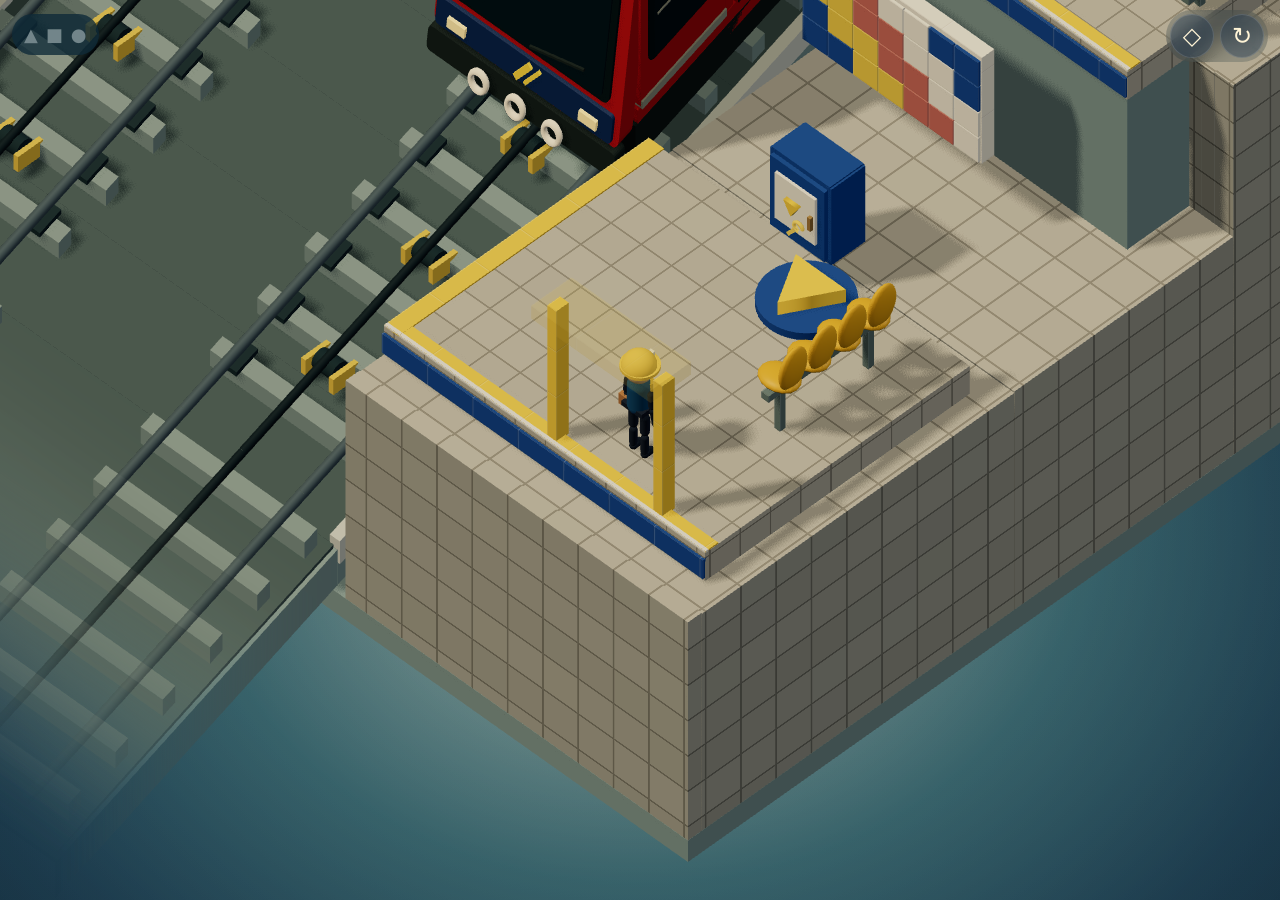
==== mobile-prototype.html @ 6bd2a90d "Simplify train calling and add cabin swipe controls without blocking stairs" ====
<!doctype html>
<html lang="en">
<head>
  <meta charset="utf-8">
  <meta name="viewport" content="width=device-width, initial-scale=1, viewport-fit=cover">
  <title>Haifa Underground · Mobile station level</title>
  <style>
    * { box-sizing: border-box; }
    html, body { margin: 0; width: 100%; height: 100%; overflow: hidden; }
    body { background: radial-gradient(ellipse at 50% 58%, #e5d9b7 0%, #95b5ae 23%, #477b82 49%, #254b60 78%, #183548 100%); }
    body::before { content: ""; position: fixed; inset: 0; background: radial-gradient(ellipse at 50% 55%, #263a42 0%, #142831 52%, #09151e 100%); opacity: var(--underground-depth, 0); pointer-events: none; }
    body::after { content: ""; position: fixed; inset: 0; background: #dbe3d3; opacity: 0; pointer-events: none; transition: opacity .7s; }
    body.departing::after { opacity: 1; z-index: 10; }
    canvas { position: relative; display: block; width: 100%; height: 100%; }
    #error { position: absolute; inset: 40% 15%; color: #fff; font: 16px/1.6 system-ui; text-align: center; }
    #controls { position: fixed; top: 20px; right: 22px; }
    .level-link { color: #fff4d6; font: 12px system-ui; margin-right: 14px; text-decoration: none; }
    button { color: #fff4d6; background: #243e5c55; border: 1px solid #fff2; border-radius: 24px; padding: 10px 17px; font: 12px system-ui; cursor: pointer; backdrop-filter: blur(10px); }
    button:hover, button:focus-visible { background: #243e5caa; outline: 2px solid #ffe2a0; outline-offset: 3px; }
    #status { position: fixed; bottom: 24px; left: 20px; right: 20px; margin: 0; color: #fff6df; text-align: center; font: 13px/1.5 system-ui; letter-spacing: .025em; text-shadow: 0 1px 8px #183353; pointer-events: none; }
    #win { position: fixed; inset: 0; background: #142c4366; backdrop-filter: blur(5px); display: grid; place-content: center; text-align: center; color: #fff1cd; font: 16px system-ui; }
    #win[hidden] { display: none; }
    #win h1 { font: 400 38px Georgia, serif; margin-bottom: 10px; }
    #win p { margin: 0 0 28px; opacity: .85; }
    @media (prefers-reduced-motion: reduce) { #win { backdrop-filter: none; } }
  </style>
  <link rel="stylesheet" href="./game-layout.css">
  <script type="importmap">{"imports":{"three":"./vendor/three.module.js"}}</script>
<link rel="stylesheet" href="./mobile-prototype.css">
</head>
<body data-chapter="2">
  <canvas id="scene" aria-label="Mobile station level. Tap floors to explore, repair cabinets, turn the upper left wheel, and swipe up or down inside a cart or use cabin controls. Overview shows the station. Restart repeats the journey."></canvas>
  <div id="repair-progress" aria-label="Repair progress"><span aria-label="Repair 1: pending">▲</span><span aria-label="Repair 2: pending">■</span><span aria-label="Repair 3: pending">●</span></div>
  <div id="controls"><button id="overview" aria-label="Overview" aria-pressed="false">◇</button><button id="help">Hint</button> <button id="restart" aria-label="Restart" title="Restart (R)">↻</button></div>
  <p id="status" role="status" aria-live="polite"></p>
  <div id="win" hidden role="dialog" aria-modal="true" aria-labelledby="win-title"><h1 id="win-title">Level complete.</h1><p>Power restored. The line is running again.</p><button id="again">Play again</button><a class="level-link" style="margin-top:20px" href="./index.html">Return to station</a></div>
<script type="module" src="./mobile-prototype.js?swipe-stairs=1"></script>
</body>
</html>
---- game-layout.css ----
/* One viewport, including changing phone browser bars and display cutouts. */
html { overscroll-behavior: none; }
html, body { width: 100%; height: 100%; height: 100dvh; overflow: hidden; }
body { position: relative; }
body::before { content: ""; position: fixed; inset: 0; background: radial-gradient(ellipse at 50% 55%, #263a42, #142831 52%, #09151e); opacity: var(--underground-depth, 0); pointer-events: none; }
canvas { position: absolute; inset: 0; width: 100%; height: 100%; display: block; touch-action: none; }
#controls { top: max(10px, env(safe-area-inset-top)); right: max(12px, env(safe-area-inset-right)); left: max(12px, env(safe-area-inset-left)); display: flex; align-items: center; justify-content: flex-end; flex-wrap: wrap; gap: 6px; z-index: 2; }
#controls button, #controls .level-link { min-height: 44px; display: inline-flex; align-items: center; justify-content: center; margin: 0; touch-action: manipulation; }
#controls .level-link { padding: 0 8px; }
#status { bottom: max(12px, env(safe-area-inset-bottom)); left: max(16px, env(safe-area-inset-left)); right: max(16px, env(safe-area-inset-right)); z-index: 2; }
#win { z-index: 4; padding: 24px; overflow: auto; }
#win h1 { font-size: clamp(24px, 6vw, 38px); }
@media (max-width: 600px), (max-height: 500px) {
 #controls button { padding: 8px 12px; font-size: 12px; }
 #controls .level-link { font-size: 11px; padding: 0 5px; }
 #status { font-size: 12px; line-height: 1.4; letter-spacing: 0; }
}

/* Station controls float over the full-bleed playfield. */
body[data-chapter] #controls { width: max-content; max-width: calc(100% - 24px); left: auto; padding: 4px; border-radius: 28px; background: #172d3a38; backdrop-filter: blur(8px); }
body[data-chapter] #status { width: 1px; height: 1px; overflow: hidden; clip-path: inset(50%); }
body[data-chapter].show-hint #status { width: auto; height: auto; clip-path: none; top: max(76px, calc(env(safe-area-inset-top) + 66px)); bottom: auto; left: auto; right: 16px; max-width: min(320px, calc(100% - 32px)); padding: 12px 16px; border-radius: 14px; background: #172d3aeb; text-align: left; }

#intro-guide { position: fixed; inset: 0; z-index: 5; display: grid; place-items: center; padding: 24px; box-sizing: border-box; overflow: auto; background: #081923bd; backdrop-filter: blur(7px); color: #fff4d6; text-align: center; font-family: system-ui; animation: intro-fade .5s ease both; }
#intro-guide[hidden] { display: none; }
#intro-guide section { width: min(520px, 100%); margin: auto; }
#intro-guide .intro-progress { width: 120px; height: 4px; margin: 0 auto 28px; border-radius: 999px; background: #fff2; overflow: hidden; }
#intro-guide .intro-progress::before { content: ""; display: block; height: 100%; width: var(--progress, 0%); background: #f2d890; border-radius: inherit; transition: width .4s ease; }
@media (prefers-reduced-motion: reduce) { #intro-guide .intro-progress::before { transition: none; } }
#intro-guide h1 { font-size: clamp(28px, 6vw, 46px); line-height: 1.15; font-weight: 500; margin: 22px 0; }
#intro-guide p { font-size: clamp(16px, 3vw, 19px); line-height: 1.7; color: #e0e7e7; margin: 0 auto 32px; max-width: 460px; }
#intro-guide button { border: 1px solid #f2d890; border-radius: 999px; padding: 14px 32px; min-height: 48px; color: #172d3a; background: #f2d890; font: 600 16px system-ui; cursor: pointer; }
#intro-guide button:hover { background: #ffe6a4; }
#intro-guide button:focus-visible { outline: 3px solid white; outline-offset: 5px; }
@keyframes intro-fade { from { opacity: 0; } to { opacity: 1; } }
@media (prefers-reduced-motion: reduce) { #intro-guide { animation: none; } }

body[data-chapter] #win { background: #08192388; backdrop-filter: blur(2px); animation: intro-fade .8s ease both; padding: 24px; }
body[data-chapter] #win h1 { font: 500 clamp(32px, 7vw, 52px)/1.15 system-ui; margin: 0 0 18px; }
body[data-chapter] #win p { font: 18px/1.6 system-ui; max-width: 440px; }
body[data-chapter] #win button { background: #f2d890; color: #172d3a; font-size: 16px; min-height: 48px; }
@media (prefers-reduced-motion: reduce) { body[data-chapter] #win { animation: none; } }

#intro-guide:focus, #win:focus { outline: none; }
.completion-sparkles { position: absolute; left: 50%; top: 42%; width: 0; height: 0; pointer-events: none; }
.completion-sparkles i { position: absolute; width: 4px; height: 7px; border-radius: 2px; background: #f5d783; box-shadow: 0 0 9px #ffdb87aa; opacity: 0; animation: completion-spark 2.4s ease-out var(--delay) both; }
@keyframes completion-spark { 0% { opacity: 0; transform: translate(0,0) scale(.3); } 18% { opacity: .9; } 100% { opacity: 0; transform: translate(var(--x),var(--y)) rotate(120deg) scale(.5); } }
---- mobile-prototype.css ----
body { font-family: system-ui, sans-serif; }
#controls { z-index: 3; }
#controls #overview, #controls #restart { width: 44px; padding: 0; font-size: 24px; }
#controls #help { display: none; }
#repair-progress { position: fixed; z-index: 3; top: max(14px, env(safe-area-inset-top)); left: max(12px, env(safe-area-inset-left)); display: flex; gap: 8px; padding: 10px 12px; border-radius: 24px; background: #102b39cc; }
#repair-progress span { color: #72858a; font-size: 18px; transition: color .5s, text-shadow .5s; }
#repair-progress span.on { color: #ffe3a0; text-shadow: 0 0 12px #ffd873; }
@media (max-width: 360px) { #repair-progress { gap: 5px; padding: 10px 8px; } #controls button { padding-inline: 10px; } }
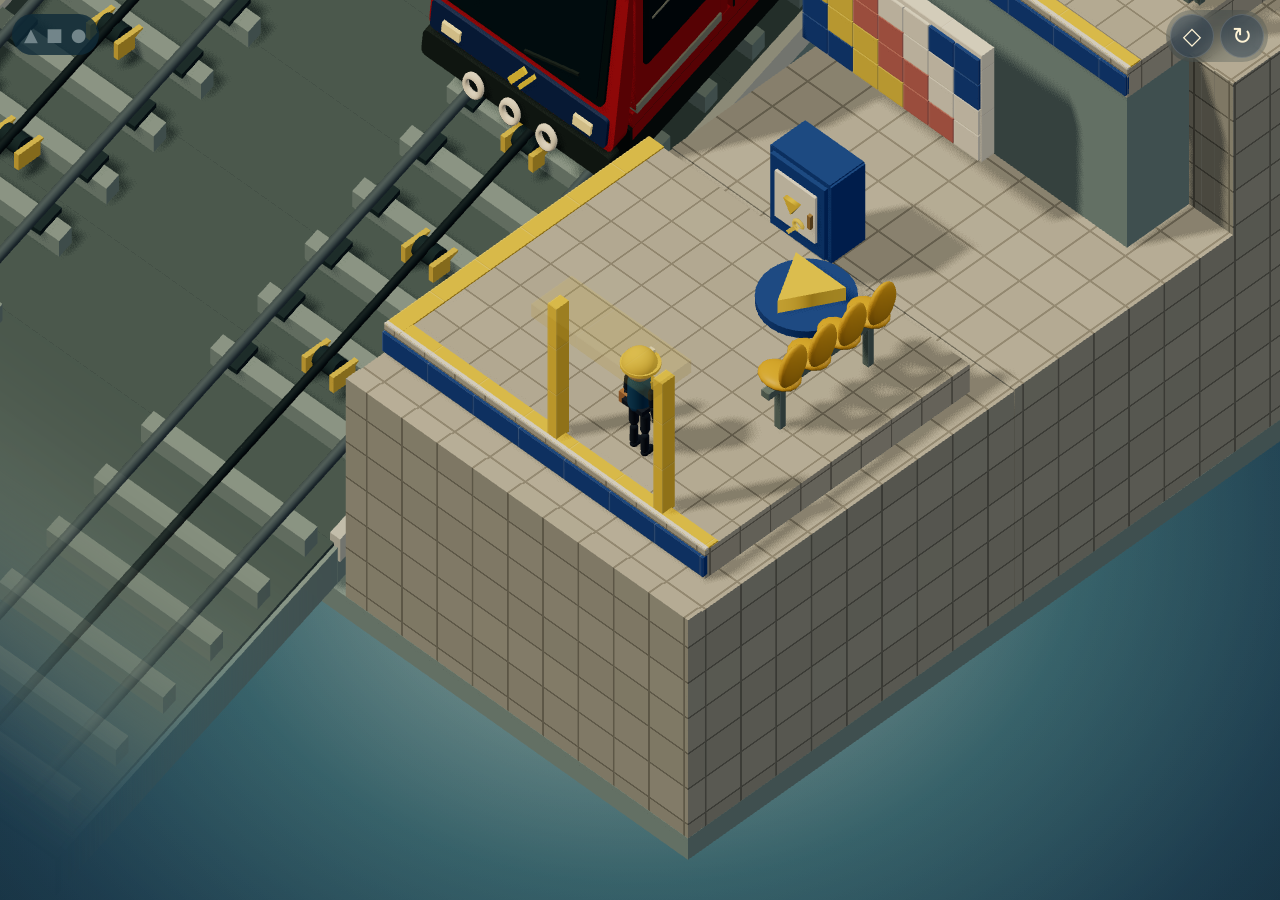
==== commit d140bc54: "Replace long intro instructions with compact illustrated hints" ====
--- a/mobile-prototype.html
+++ b/mobile-prototype.html
@@ -24,7 +24,7 @@
     #win p { margin: 0 0 28px; opacity: .85; }
     @media (prefers-reduced-motion: reduce) { #win { backdrop-filter: none; } }
   </style>
-  <link rel="stylesheet" href="./game-layout.css">
+  <link rel="stylesheet" href="./game-layout.css?icon-intro=1">
   <script type="importmap">{"imports":{"three":"./vendor/three.module.js"}}</script>
 <link rel="stylesheet" href="./mobile-prototype.css">
 </head>
@@ -33,7 +33,7 @@
   <div id="repair-progress" aria-label="Repair progress"><span aria-label="Repair 1: pending">▲</span><span aria-label="Repair 2: pending">■</span><span aria-label="Repair 3: pending">●</span></div>
   <div id="controls"><button id="overview" aria-label="Overview" aria-pressed="false">◇</button><button id="help">Hint</button> <button id="restart" aria-label="Restart" title="Restart (R)">↻</button></div>
   <p id="status" role="status" aria-live="polite"></p>
-  <div id="win" hidden role="dialog" aria-modal="true" aria-labelledby="win-title"><h1 id="win-title">Level complete.</h1><p>Power restored. The line is running again.</p><button id="again">Play again</button><a class="level-link" style="margin-top:20px" href="./index.html">Return to station</a></div>
-<script type="module" src="./mobile-prototype.js?swipe-stairs=1"></script>
+  <div id="win" hidden role="dialog" aria-modal="true" aria-labelledby="win-title"><section class="station-dialog"><span class="dialog-brand">Carmelit / Line restored</span><h1 id="win-title">Level complete.</h1><p>Power restored. The line is running again.</p><button id="again">Play again</button><a class="level-link" href="./index.html">Return to station</a></section></div>
+<script type="module" src="./mobile-prototype.js?icon-intro=1"></script>
 </body>
 </html>
--- a/game-layout.css
+++ b/game-layout.css
@@ -21,27 +21,85 @@
 body[data-chapter] #status { width: 1px; height: 1px; overflow: hidden; clip-path: inset(50%); }
 body[data-chapter].show-hint #status { width: auto; height: auto; clip-path: none; top: max(76px, calc(env(safe-area-inset-top) + 66px)); bottom: auto; left: auto; right: 16px; max-width: min(320px, calc(100% - 32px)); padding: 12px 16px; border-radius: 14px; background: #172d3aeb; text-align: left; }
 
-#intro-guide { position: fixed; inset: 0; z-index: 5; display: grid; place-items: center; padding: 24px; box-sizing: border-box; overflow: auto; background: #081923bd; backdrop-filter: blur(7px); color: #fff4d6; text-align: center; font-family: system-ui; animation: intro-fade .5s ease both; }
-#intro-guide[hidden] { display: none; }
-#intro-guide section { width: min(520px, 100%); margin: auto; }
-#intro-guide .intro-progress { width: 120px; height: 4px; margin: 0 auto 28px; border-radius: 999px; background: #fff2; overflow: hidden; }
-#intro-guide .intro-progress::before { content: ""; display: block; height: 100%; width: var(--progress, 0%); background: #f2d890; border-radius: inherit; transition: width .4s ease; }
-@media (prefers-reduced-motion: reduce) { #intro-guide .intro-progress::before { transition: none; } }
-#intro-guide h1 { font-size: clamp(28px, 6vw, 46px); line-height: 1.15; font-weight: 500; margin: 22px 0; }
-#intro-guide p { font-size: clamp(16px, 3vw, 19px); line-height: 1.7; color: #e0e7e7; margin: 0 auto 32px; max-width: 460px; }
-#intro-guide button { border: 1px solid #f2d890; border-radius: 999px; padding: 14px 32px; min-height: 48px; color: #172d3a; background: #f2d890; font: 600 16px system-ui; cursor: pointer; }
-#intro-guide button:hover { background: #ffe6a4; }
-#intro-guide button:focus-visible { outline: 3px solid white; outline-offset: 5px; }
+/* Carmelit cartridge UI. Silkscreen is bundled locally under the OFL. */
+@font-face { font-family: Carmelit Pixel; src: url('./vendor/silkscreen-regular.ttf') format('truetype'); font-weight: 400; font-display: swap; }
+:root { --station-blue: #084d88; --station-ink: #07375e; --station-red: #ed351c; --station-yellow: #f3bf31; --station-cream: #f4ecd9; }
+#intro-guide, body[data-chapter] #win {
+ position: fixed; inset: 0; z-index: 5; display: grid; place-items: center; place-content: normal;
+ padding: max(22px, env(safe-area-inset-top)) max(22px, env(safe-area-inset-right)) max(30px, env(safe-area-inset-bottom)) max(22px, env(safe-area-inset-left));
+ box-sizing: border-box; overflow: auto; background: #071e32b8; backdrop-filter: blur(5px);
+ color: var(--station-ink); text-align: center; font-family: system-ui, sans-serif; animation: intro-fade .5s ease both;
+}
+#intro-guide[hidden], body[data-chapter] #win[hidden] { display: none; }
+#intro-guide section, #win .station-dialog {
+ position: relative; isolation: isolate; box-sizing: border-box; width: min(600px, 100%); margin: auto;
+ padding: 32px clamp(20px, 5vw, 44px) 30px; border: 5px solid var(--station-blue); border-radius: 2px;
+ background: var(--station-cream); box-shadow: inset 0 0 0 3px #fff9e7, 0 0 0 2px var(--station-cream), 0 0 0 6px var(--station-blue), 0 10px 0 6px var(--station-ink), 0 24px 50px #00162466;
+}
+/* The familiar three-colour line belongs to the panel, not the playing field. */
+#intro-guide section::before, #win .station-dialog::before {
+ content: ''; position: absolute; inset: 0 0 auto; height: 10px; pointer-events: none;
+ background: linear-gradient(to right, var(--station-red) 0 60%, var(--station-yellow) 60% 80%, var(--station-blue) 80%);
+}
+.dialog-brand { display: block; margin: 0 0 18px; color: var(--station-blue); font: 400 11px/1.5 Carmelit Pixel, monospace; letter-spacing: .08em; }
+#intro-guide .intro-progress { width: 120px; height: 9px; margin: 0 auto 22px; padding: 2px; border: 2px solid var(--station-blue); border-radius: 0; background: #dddbc8; box-sizing: content-box; overflow: hidden; }
+#intro-guide .intro-progress::before { content: ''; display: block; height: 100%; width: var(--progress, 0%); background: var(--station-yellow); border-radius: 0; transition: width .4s ease; }
+#intro-guide h1, body[data-chapter] #win h1 { color: var(--station-blue); font: 400 clamp(24px, 4.5vw, 36px)/1.2 Carmelit Pixel, monospace; text-transform: uppercase; text-wrap: balance; margin: 0 0 22px; }
+#intro-guide p, body[data-chapter] #win p { color: var(--station-ink); opacity: 1; font: 400 17px/1.65 system-ui, sans-serif; margin: 0 auto 28px; max-width: 460px; text-wrap: pretty; }
+#intro-guide button, body[data-chapter] #win button, body[data-chapter] #win .level-link {
+ --button-fill: var(--station-red); --button-text: var(--station-cream); --button-trim: var(--station-yellow);
+ position: relative; display: flex; align-items: center; justify-content: center; gap: 14px; box-sizing: border-box;
+ width: 100%; min-height: 68px; margin: 0; padding: 14px 18px; border: 5px solid var(--station-blue); border-bottom-width: 9px; border-radius: 0;
+ background: var(--button-fill); color: var(--button-text); box-shadow: inset 0 0 0 2px var(--button-trim), inset 0 4px 0 #ffffff35, inset 0 -4px 0 #00000018;
+ font: 400 clamp(18px, 3vw, 22px)/1.35 Carmelit Pixel, monospace; text-transform: uppercase; text-decoration: none; text-shadow: none;
+ cursor: pointer; touch-action: manipulation; backdrop-filter: none; transition: background-color .15s, box-shadow .15s;
+ clip-path: polygon(0 10px,5px 10px,5px 5px,10px 5px,10px 0,calc(100% - 10px) 0,calc(100% - 10px) 5px,calc(100% - 5px) 5px,calc(100% - 5px) 10px,100% 10px,100% calc(100% - 10px),calc(100% - 5px) calc(100% - 10px),calc(100% - 5px) calc(100% - 5px),calc(100% - 10px) calc(100% - 5px),calc(100% - 10px) 100%,10px 100%,10px calc(100% - 5px),5px calc(100% - 5px),5px calc(100% - 10px),0 calc(100% - 10px));
+}
+#intro-guide button::before, body[data-chapter] #win button::before { content: ''; flex: 0 0 18px; width: 18px; height: 22px; background: currentColor; clip-path: polygon(0 0,6px 0,6px 4px,12px 4px,12px 8px,18px 8px,18px 14px,12px 14px,12px 18px,6px 18px,6px 22px,0 22px); }
+body[data-chapter] #win .level-link { --button-fill: var(--station-cream); --button-text: var(--station-blue); --button-trim: #fff9e7; margin-top: 12px; min-height: 60px; font-size: clamp(13px, 2.5vw, 17px); }
+#intro-guide button:hover, body[data-chapter] #win button:hover { background: #ff4929; }
+body[data-chapter] #win .level-link:hover { background: #fff8e9; }
+#intro-guide button:active, body[data-chapter] #win button:active, body[data-chapter] #win .level-link:active { box-shadow: inset 0 0 0 2px var(--button-trim), inset 0 5px 0 #0003; }
+#intro-guide button:focus-visible, body[data-chapter] #win button:focus-visible, body[data-chapter] #win .level-link:focus-visible { outline: none; box-shadow: inset 0 0 0 3px var(--station-cream), inset 0 0 0 6px var(--station-ink); }
+#intro-guide:focus, #win:focus { outline: none; }
 @keyframes intro-fade { from { opacity: 0; } to { opacity: 1; } }
-@media (prefers-reduced-motion: reduce) { #intro-guide { animation: none; } }
+@media (max-width: 480px) {
+ #intro-guide section, #win .station-dialog { padding: 26px 18px 22px; }
+ .dialog-brand { font-size: 10px; margin-bottom: 14px; }
+ #intro-guide .intro-progress { margin-bottom: 18px; }
+ #intro-guide h1, body[data-chapter] #win h1 { font-size: clamp(22px, 6.5vw, 29px); margin-bottom: 18px; }
+ #intro-guide p, body[data-chapter] #win p { font-size: 15px; line-height: 1.6; margin-bottom: 22px; }
+}
+@media (max-width: 360px) { #intro-guide button, body[data-chapter] #win button { font-size: 16px; padding-inline: 12px; gap: 10px; } }
+@media (prefers-reduced-motion: reduce) { #intro-guide, body[data-chapter] #win { animation: none; backdrop-filter: none; } #intro-guide .intro-progress::before { transition: none; } }
 
-body[data-chapter] #win { background: #08192388; backdrop-filter: blur(2px); animation: intro-fade .8s ease both; padding: 24px; }
-body[data-chapter] #win h1 { font: 500 clamp(32px, 7vw, 52px)/1.15 system-ui; margin: 0 0 18px; }
-body[data-chapter] #win p { font: 18px/1.6 system-ui; max-width: 440px; }
-body[data-chapter] #win button { background: #f2d890; color: #172d3a; font-size: 16px; min-height: 48px; }
-@media (prefers-reduced-motion: reduce) { body[data-chapter] #win { animation: none; } }
+.completion-sparkles { position: absolute; left: 50%; top: 42%; width: 0; height: 0; pointer-events: none; }
+.completion-sparkles i { position: absolute; width: 4px; height: 7px; border-radius: 0; background: var(--station-yellow); box-shadow: 0 0 9px #ffdb87aa; opacity: 0; animation: completion-spark 2.4s ease-out var(--delay) both; }
+@keyframes completion-spark { 0% { opacity: 0; transform: translate(0,0) scale(.3); } 18% { opacity: .9; } 100% { opacity: 0; transform: translate(var(--x),var(--y)) rotate(120deg) scale(.5); } }
 
-#intro-guide:focus, #win:focus { outline: none; }
-.completion-sparkles { position: absolute; left: 50%; top: 42%; width: 0; height: 0; pointer-events: none; }
-.completion-sparkles i { position: absolute; width: 4px; height: 7px; border-radius: 2px; background: #f5d783; box-shadow: 0 0 9px #ffdb87aa; opacity: 0; animation: completion-spark 2.4s ease-out var(--delay) both; }
-@keyframes completion-spark { 0% { opacity: 0; transform: translate(0,0) scale(.3); } 18% { opacity: .9; } 100% { opacity: 0; transform: translate(var(--x),var(--y)) rotate(120deg) scale(.5); } }
+.completion-sparkles i:nth-child(3n) { background: var(--station-red); }
+.completion-sparkles i:nth-child(3n + 1) { background: #67a9db; }
+
+/* A quick visual guide disappears with the intro before play begins. */
+#intro-guide .intro-hints { display: grid; grid-template-columns: repeat(2, minmax(0, 1fr)); gap: 24px 18px; list-style: none; margin: 0 0 28px; padding: 0; }
+#intro-guide .intro-hints li { display: flex; flex-direction: column; align-items: center; min-width: 0; }
+#intro-guide .intro-hints svg { display: block; width: 56px; height: 56px; margin: 0 0 10px; }
+#intro-guide .intro-hints strong { color: var(--station-blue); font: 400 14px/1.3 Carmelit Pixel, monospace; margin-bottom: 7px; }
+#intro-guide .intro-hints span { color: var(--station-ink); font: 400 15px/1.35 system-ui, sans-serif; text-wrap: balance; }
+#intro-guide .intro-hints small { font: 400 12px/1.4 system-ui, sans-serif; color: #496274; margin-top: 3px; }
+@media (max-width: 480px) {
+ #intro-guide .intro-hints { gap: 20px 10px; margin-bottom: 24px; }
+ #intro-guide .intro-hints svg { width: 48px; height: 48px; margin-bottom: 7px; }
+ #intro-guide .intro-hints strong { font-size: 12px; margin-bottom: 5px; }
+ #intro-guide .intro-hints span { font-size: 14px; }
+ #intro-guide .intro-progress { margin-bottom: 14px; }
+}
+@media (max-height: 620px) {
+ #intro-guide section { padding-top: 22px; padding-bottom: 16px; }
+ #intro-guide .dialog-brand { margin-bottom: 8px; }
+ #intro-guide .intro-progress { margin-bottom: 10px; height: 5px; }
+ #intro-guide h1 { font-size: 22px; margin-bottom: 10px; }
+ #intro-guide p { font-size: 14px; line-height: 1.4; margin-bottom: 16px; }
+ #intro-guide .intro-hints { gap: 14px 10px; margin-bottom: 18px; }
+ #intro-guide .intro-hints svg { width: 40px; height: 40px; margin-bottom: 5px; }
+}
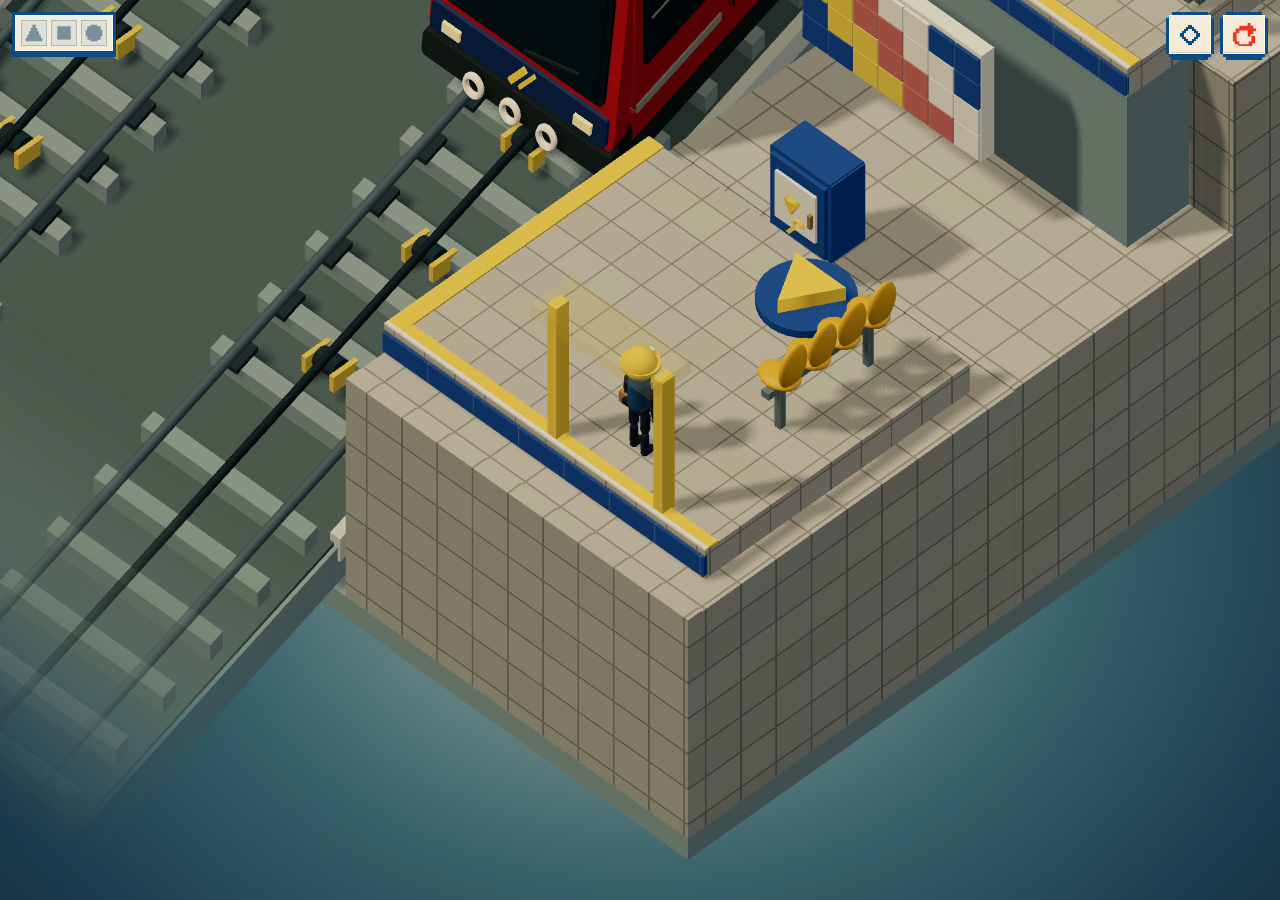
==== commit 465381ef: "Match floating game controls to the retro Carmelit menus" ====
--- a/mobile-prototype.html
+++ b/mobile-prototype.html
@@ -26,14 +26,14 @@
   </style>
   <link rel="stylesheet" href="./game-layout.css?icon-intro=1">
   <script type="importmap">{"imports":{"three":"./vendor/three.module.js"}}</script>
-<link rel="stylesheet" href="./mobile-prototype.css">
+<link rel="stylesheet" href="./mobile-prototype.css?pixel-hud=1">
 </head>
 <body data-chapter="2">
   <canvas id="scene" aria-label="Mobile station level. Tap floors to explore, repair cabinets, turn the upper left wheel, and swipe up or down inside a cart or use cabin controls. Overview shows the station. Restart repeats the journey."></canvas>
-  <div id="repair-progress" aria-label="Repair progress"><span aria-label="Repair 1: pending">▲</span><span aria-label="Repair 2: pending">■</span><span aria-label="Repair 3: pending">●</span></div>
-  <div id="controls"><button id="overview" aria-label="Overview" aria-pressed="false">◇</button><button id="help">Hint</button> <button id="restart" aria-label="Restart" title="Restart (R)">↻</button></div>
+  <div id="repair-progress" aria-label="Repair progress"><span aria-label="Repair 1: pending"><svg viewBox="0 0 24 24" aria-hidden="true"><path d="M10 2h4v4h2v4h2v4h2v4h2v4H2v-4h2v-4h2v-4h2V6h2z"/></svg></span><span aria-label="Repair 2: pending"><svg viewBox="0 0 24 24" aria-hidden="true"><path d="M4 4h16v16H4z"/></svg></span><span aria-label="Repair 3: pending"><svg viewBox="0 0 24 24" aria-hidden="true"><path d="M8 2h8v2h4v4h2v8h-2v4h-4v2H8v-2H4v-4H2V8h2V4h4z"/></svg></span></div>
+  <div id="controls"><button id="overview" aria-label="Overview" aria-pressed="false" title="Overview"><svg class="overview-icon" viewBox="0 0 24 24" aria-hidden="true"><path fill-rule="evenodd" d="M10 2h4v2h2v2h2v2h2v2h2v4h-2v2h-2v2h-2v2h-2v2h-4v-2H8v-2H6v-2H4v-2H2v-4h2V8h2V6h2V4h2zM10 6h4v2h2v2h2v4h-2v2h-2v2h-4v-2H8v-2H6v-4h2V8h2z"/></svg><svg class="focus-icon" viewBox="0 0 24 24" aria-hidden="true"><path d="M2 2h7v3H5v4H2zm13 0h7v7h-3V5h-4zM2 15h3v4h4v3H2zm17 0h3v7h-7v-3h4zM10 9h4v6h-4z"/></svg></button><button id="help">Hint</button> <button id="restart" aria-label="Restart" title="Restart (R)"><svg viewBox="0 0 26 26" aria-hidden="true"><path d="M8 3h9V0h3v3h3v3h3v3h-3v3h-3v3h-3V8H8v3H5v9h3v3h10v-3h3v-6h4v8h-3v3H7v-2H3v-3H1V10h3V6h4z"/></svg></button></div>
   <p id="status" role="status" aria-live="polite"></p>
   <div id="win" hidden role="dialog" aria-modal="true" aria-labelledby="win-title"><section class="station-dialog"><span class="dialog-brand">Carmelit / Line restored</span><h1 id="win-title">Level complete.</h1><p>Power restored. The line is running again.</p><button id="again">Play again</button><a class="level-link" href="./index.html">Return to station</a></section></div>
-<script type="module" src="./mobile-prototype.js?icon-intro=1"></script>
+<script type="module" src="./mobile-prototype.js?pixel-hud=1"></script>
 </body>
 </html>
--- a/mobile-prototype.css
+++ b/mobile-prototype.css
@@ -1,8 +1,39 @@
 body { font-family: system-ui, sans-serif; }
-#controls { z-index: 3; }
-#controls #overview, #controls #restart { width: 44px; padding: 0; font-size: 24px; }
+/* Small cartridge controls float over the game, with full-sized touch targets. */
+body[data-chapter] #controls {
+ z-index: 3; top: max(12px, env(safe-area-inset-top)); right: max(12px, env(safe-area-inset-right));
+ padding: 0; gap: 6px; border-radius: 0; background: none; backdrop-filter: none;
+}
+#controls #overview, #controls #restart {
+ display: inline-flex; align-items: center; justify-content: center; flex: 0 0 48px;
+ width: 48px; height: 48px; min-height: 48px; padding: 6px; margin: 0;
+ border: 3px solid var(--station-blue); border-bottom: 6px solid var(--station-blue); border-radius: 0;
+ color: var(--station-blue); background: var(--station-cream); backdrop-filter: none;
+ box-shadow: inset 0 0 0 1px #fff9e7, inset 0 -2px 0 #d5cfbc;
+ clip-path: polygon(0 6px,3px 6px,3px 3px,6px 3px,6px 0,calc(100% - 6px) 0,calc(100% - 6px) 3px,calc(100% - 3px) 3px,calc(100% - 3px) 6px,100% 6px,100% calc(100% - 6px),calc(100% - 3px) calc(100% - 6px),calc(100% - 3px) calc(100% - 3px),calc(100% - 6px) calc(100% - 3px),calc(100% - 6px) 100%,6px 100%,6px calc(100% - 3px),3px calc(100% - 3px),3px calc(100% - 6px),0 calc(100% - 6px));
+}
+#controls svg { width: 24px; height: 24px; fill: currentColor; pointer-events: none; }
+#controls #restart { color: var(--station-red); }
+#controls #overview[aria-pressed="true"] { background: var(--station-yellow); }
+#overview .focus-icon, #overview[aria-pressed="true"] .overview-icon { display: none; }
+#overview[aria-pressed="true"] .focus-icon { display: block; }
+#controls button:focus-visible { outline: none; box-shadow: inset 0 0 0 2px var(--station-yellow), inset 0 0 0 4px var(--station-ink); }
+#controls button:active { box-shadow: inset 0 3px 0 #07375e44, inset 0 0 0 1px var(--station-yellow); }
 #controls #help { display: none; }
-#repair-progress { position: fixed; z-index: 3; top: max(14px, env(safe-area-inset-top)); left: max(12px, env(safe-area-inset-left)); display: flex; gap: 8px; padding: 10px 12px; border-radius: 24px; background: #102b39cc; }
-#repair-progress span { color: #72858a; font-size: 18px; transition: color .5s, text-shadow .5s; }
-#repair-progress span.on { color: #ffe3a0; text-shadow: 0 0 12px #ffd873; }
-@media (max-width: 360px) { #repair-progress { gap: 5px; padding: 10px 8px; } #controls button { padding-inline: 10px; } }
+#repair-progress {
+ position: fixed; z-index: 3; top: max(12px, env(safe-area-inset-top)); left: max(12px, env(safe-area-inset-left));
+ display: flex; gap: 4px; padding: 5px 6px; border: 3px solid var(--station-blue); border-bottom-width: 6px; border-radius: 0;
+ background: var(--station-cream); box-shadow: inset 0 0 0 1px #fff9e7;
+ pointer-events: none;
+}
+#repair-progress span {
+ display: grid; place-items: center; width: 26px; height: 26px; color: #7a8f9a; background: #dde1d9;
+ border: 1px solid #acb9bb; transition: color .3s, background-color .3s, border-color .3s;
+}
+#repair-progress svg { width: 20px; height: 20px; fill: currentColor; }
+#repair-progress span.on { color: var(--station-blue); background: var(--station-yellow); border-color: #b68b16; }
+@media (hover: hover) {
+ #controls #overview:hover { background: #ffe4a0; }
+ #controls #restart:hover { background: var(--station-red); color: var(--station-cream); }
+}
+@media (prefers-reduced-motion: reduce) { #repair-progress span { transition: none; } }
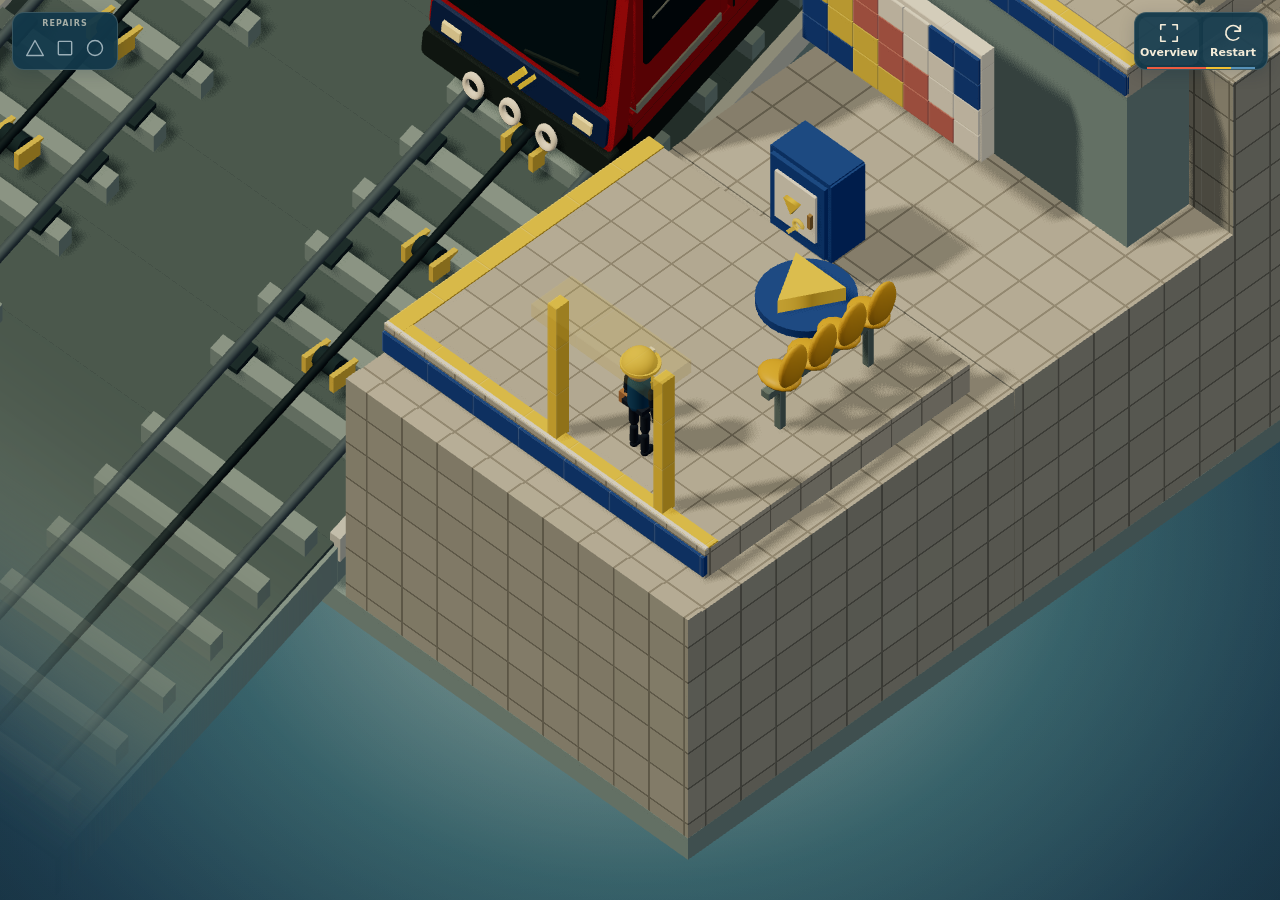
==== commit d2b3dc97: "Refine HUD into clear contemporary controls with Carmelit accents" ====
--- a/mobile-prototype.html
+++ b/mobile-prototype.html
@@ -26,14 +26,26 @@
   </style>
   <link rel="stylesheet" href="./game-layout.css?icon-intro=1">
   <script type="importmap">{"imports":{"three":"./vendor/three.module.js"}}</script>
-<link rel="stylesheet" href="./mobile-prototype.css?pixel-hud=1">
+<link rel="stylesheet" href="./mobile-prototype.css?station-hud=1">
 </head>
 <body data-chapter="2">
   <canvas id="scene" aria-label="Mobile station level. Tap floors to explore, repair cabinets, turn the upper left wheel, and swipe up or down inside a cart or use cabin controls. Overview shows the station. Restart repeats the journey."></canvas>
-  <div id="repair-progress" aria-label="Repair progress"><span aria-label="Repair 1: pending"><svg viewBox="0 0 24 24" aria-hidden="true"><path d="M10 2h4v4h2v4h2v4h2v4h2v4H2v-4h2v-4h2v-4h2V6h2z"/></svg></span><span aria-label="Repair 2: pending"><svg viewBox="0 0 24 24" aria-hidden="true"><path d="M4 4h16v16H4z"/></svg></span><span aria-label="Repair 3: pending"><svg viewBox="0 0 24 24" aria-hidden="true"><path d="M8 2h8v2h4v4h2v8h-2v4h-4v2H8v-2H4v-4H2V8h2V4h4z"/></svg></span></div>
-  <div id="controls"><button id="overview" aria-label="Overview" aria-pressed="false" title="Overview"><svg class="overview-icon" viewBox="0 0 24 24" aria-hidden="true"><path fill-rule="evenodd" d="M10 2h4v2h2v2h2v2h2v2h2v4h-2v2h-2v2h-2v2h-2v2h-4v-2H8v-2H6v-2H4v-2H2v-4h2V8h2V6h2V4h2zM10 6h4v2h2v2h2v4h-2v2h-2v2h-4v-2H8v-2H6v-4h2V8h2z"/></svg><svg class="focus-icon" viewBox="0 0 24 24" aria-hidden="true"><path d="M2 2h7v3H5v4H2zm13 0h7v7h-3V5h-4zM2 15h3v4h4v3H2zm17 0h3v7h-7v-3h4zM10 9h4v6h-4z"/></svg></button><button id="help">Hint</button> <button id="restart" aria-label="Restart" title="Restart (R)"><svg viewBox="0 0 26 26" aria-hidden="true"><path d="M8 3h9V0h3v3h3v3h3v3h-3v3h-3v3h-3V8H8v3H5v9h3v3h10v-3h3v-6h4v8h-3v3H7v-2H3v-3H1V10h3V6h4z"/></svg></button></div>
+  <div id="repair-progress" aria-label="Repair progress">
+    <span aria-label="Repair 1: pending"><svg viewBox="0 0 24 24" aria-hidden="true"><path d="M12 3 22 21H2Z"/></svg></span>
+    <span aria-label="Repair 2: pending"><svg viewBox="0 0 24 24" aria-hidden="true"><rect x="4" y="4" width="16" height="16" rx="1"/></svg></span>
+    <span aria-label="Repair 3: pending"><svg viewBox="0 0 24 24" aria-hidden="true"><circle cx="12" cy="12" r="9"/></svg></span>
+  </div>
+  <div id="controls">
+    <button id="overview" aria-label="Overview" aria-pressed="false" title="Overview">
+      <svg class="overview-icon" viewBox="0 0 24 24" aria-hidden="true"><path d="M8 3H3v5m13-5h5v5M3 16v5h5m13-5v5h-5"/></svg>
+      <svg class="focus-icon" viewBox="0 0 24 24" aria-hidden="true"><path d="M3 8h5V3m13 5h-5V3M8 21v-5H3m13 5v-5h5"/></svg>
+      <span class="overview-icon">Overview</span><span class="focus-icon">Back</span>
+    </button>
+    <button id="help">Hint</button>
+    <button id="restart" aria-label="Restart" title="Restart (R)"><svg viewBox="0 0 24 24" aria-hidden="true"><path d="M20 10a8 8 0 1 0-1.8 7.2M20 4v6h-6"/></svg><span>Restart</span></button>
+  </div>
   <p id="status" role="status" aria-live="polite"></p>
   <div id="win" hidden role="dialog" aria-modal="true" aria-labelledby="win-title"><section class="station-dialog"><span class="dialog-brand">Carmelit / Line restored</span><h1 id="win-title">Level complete.</h1><p>Power restored. The line is running again.</p><button id="again">Play again</button><a class="level-link" href="./index.html">Return to station</a></section></div>
-<script type="module" src="./mobile-prototype.js?pixel-hud=1"></script>
+<script type="module" src="./mobile-prototype.js?station-hud=1"></script>
 </body>
 </html>
--- a/mobile-prototype.css
+++ b/mobile-prototype.css
@@ -1,39 +1,43 @@
 body { font-family: system-ui, sans-serif; }
-/* Small cartridge controls float over the game, with full-sized touch targets. */
+/* Contemporary station controls, with restrained Carmelit colour accents. */
 body[data-chapter] #controls {
  z-index: 3; top: max(12px, env(safe-area-inset-top)); right: max(12px, env(safe-area-inset-right));
- padding: 0; gap: 6px; border-radius: 0; background: none; backdrop-filter: none;
+ padding: 4px; gap: 4px; border: 1px solid #f4ecd92b; border-radius: 12px;
+ background: #12384aF2; backdrop-filter: none; box-shadow: 0 4px 16px #071e322b;
+ overflow: hidden;
+}
+#controls::after {
+ content: ''; position: absolute; bottom: 0; left: 12px; right: 12px; height: 2px; pointer-events: none;
+ background: linear-gradient(to right, #ed5b40 0 55%, var(--station-yellow) 55% 78%, #5792b8 78%);
 }
 #controls #overview, #controls #restart {
- display: inline-flex; align-items: center; justify-content: center; flex: 0 0 48px;
- width: 48px; height: 48px; min-height: 48px; padding: 6px; margin: 0;
- border: 3px solid var(--station-blue); border-bottom: 6px solid var(--station-blue); border-radius: 0;
- color: var(--station-blue); background: var(--station-cream); backdrop-filter: none;
- box-shadow: inset 0 0 0 1px #fff9e7, inset 0 -2px 0 #d5cfbc;
- clip-path: polygon(0 6px,3px 6px,3px 3px,6px 3px,6px 0,calc(100% - 6px) 0,calc(100% - 6px) 3px,calc(100% - 3px) 3px,calc(100% - 3px) 6px,100% 6px,100% calc(100% - 6px),calc(100% - 3px) calc(100% - 6px),calc(100% - 3px) calc(100% - 3px),calc(100% - 6px) calc(100% - 3px),calc(100% - 6px) 100%,6px 100%,6px calc(100% - 3px),3px calc(100% - 3px),3px calc(100% - 6px),0 calc(100% - 6px));
+ display: flex; flex-direction: column; align-items: center; justify-content: center; gap: 3px;
+ flex: 0 0 60px; width: 60px; height: 48px; min-height: 48px; padding: 4px; margin: 0;
+ border: 1px solid transparent; border-radius: 8px; background: #ffffff09; color: var(--station-cream);
+ box-shadow: none; clip-path: none; backdrop-filter: none; font: 600 11px/1.1 system-ui, sans-serif;
+ transition: background-color .15s, color .15s;
 }
-#controls svg { width: 24px; height: 24px; fill: currentColor; pointer-events: none; }
-#controls #restart { color: var(--station-red); }
-#controls #overview[aria-pressed="true"] { background: var(--station-yellow); }
+#controls svg { width: 22px; height: 22px; fill: none; stroke: currentColor; stroke-width: 1.8; stroke-linecap: round; stroke-linejoin: round; pointer-events: none; }
+#controls #overview[aria-pressed="true"] { background: var(--station-yellow); color: var(--station-ink); }
 #overview .focus-icon, #overview[aria-pressed="true"] .overview-icon { display: none; }
 #overview[aria-pressed="true"] .focus-icon { display: block; }
-#controls button:focus-visible { outline: none; box-shadow: inset 0 0 0 2px var(--station-yellow), inset 0 0 0 4px var(--station-ink); }
-#controls button:active { box-shadow: inset 0 3px 0 #07375e44, inset 0 0 0 1px var(--station-yellow); }
+#controls button:focus-visible { outline: none; border-color: var(--station-yellow); box-shadow: inset 0 0 0 1px var(--station-yellow); }
+#controls button:active { background: #ffffff26; }
 #controls #help { display: none; }
 #repair-progress {
  position: fixed; z-index: 3; top: max(12px, env(safe-area-inset-top)); left: max(12px, env(safe-area-inset-left));
- display: flex; gap: 4px; padding: 5px 6px; border: 3px solid var(--station-blue); border-bottom-width: 6px; border-radius: 0;
- background: var(--station-cream); box-shadow: inset 0 0 0 1px #fff9e7;
+ display: flex; align-items: center; gap: 10px; height: 58px; padding: 22px 12px 8px; box-sizing: border-box;
+ border: 1px solid #f4ecd92b; border-radius: 12px; background: #12384af2; box-shadow: 0 4px 16px #071e322b;
  pointer-events: none;
 }
-#repair-progress span {
- display: grid; place-items: center; width: 26px; height: 26px; color: #7a8f9a; background: #dde1d9;
- border: 1px solid #acb9bb; transition: color .3s, background-color .3s, border-color .3s;
+#repair-progress::before { content: 'REPAIRS'; position: absolute; top: 7px; left: 0; right: 0; text-align: center; color: #f4ecd9a6; font: 600 8px/1 system-ui, sans-serif; letter-spacing: .14em; }
+#repair-progress span { display: grid; place-items: center; width: 20px; height: 22px; color: #9bafb8; }
+#repair-progress svg { width: 20px; height: 20px; fill: transparent; stroke: currentColor; stroke-width: 1.7; stroke-linejoin: round; transition: fill .3s, color .3s; }
+#repair-progress span.on { color: var(--station-yellow); }
+#repair-progress span.on svg { fill: var(--station-yellow); }
+@media (hover: hover) {
+ #controls #overview:hover { background: #f3bf3129; }
+ #controls #overview[aria-pressed="true"]:hover { background: #ffcf4a; }
+ #controls #restart:hover { background: #ed5b4024; }
 }
-#repair-progress svg { width: 20px; height: 20px; fill: currentColor; }
-#repair-progress span.on { color: var(--station-blue); background: var(--station-yellow); border-color: #b68b16; }
-@media (hover: hover) {
- #controls #overview:hover { background: #ffe4a0; }
- #controls #restart:hover { background: var(--station-red); color: var(--station-cream); }
-}
-@media (prefers-reduced-motion: reduce) { #repair-progress span { transition: none; } }
+@media (prefers-reduced-motion: reduce) { #controls button, #repair-progress svg { transition: none; } }
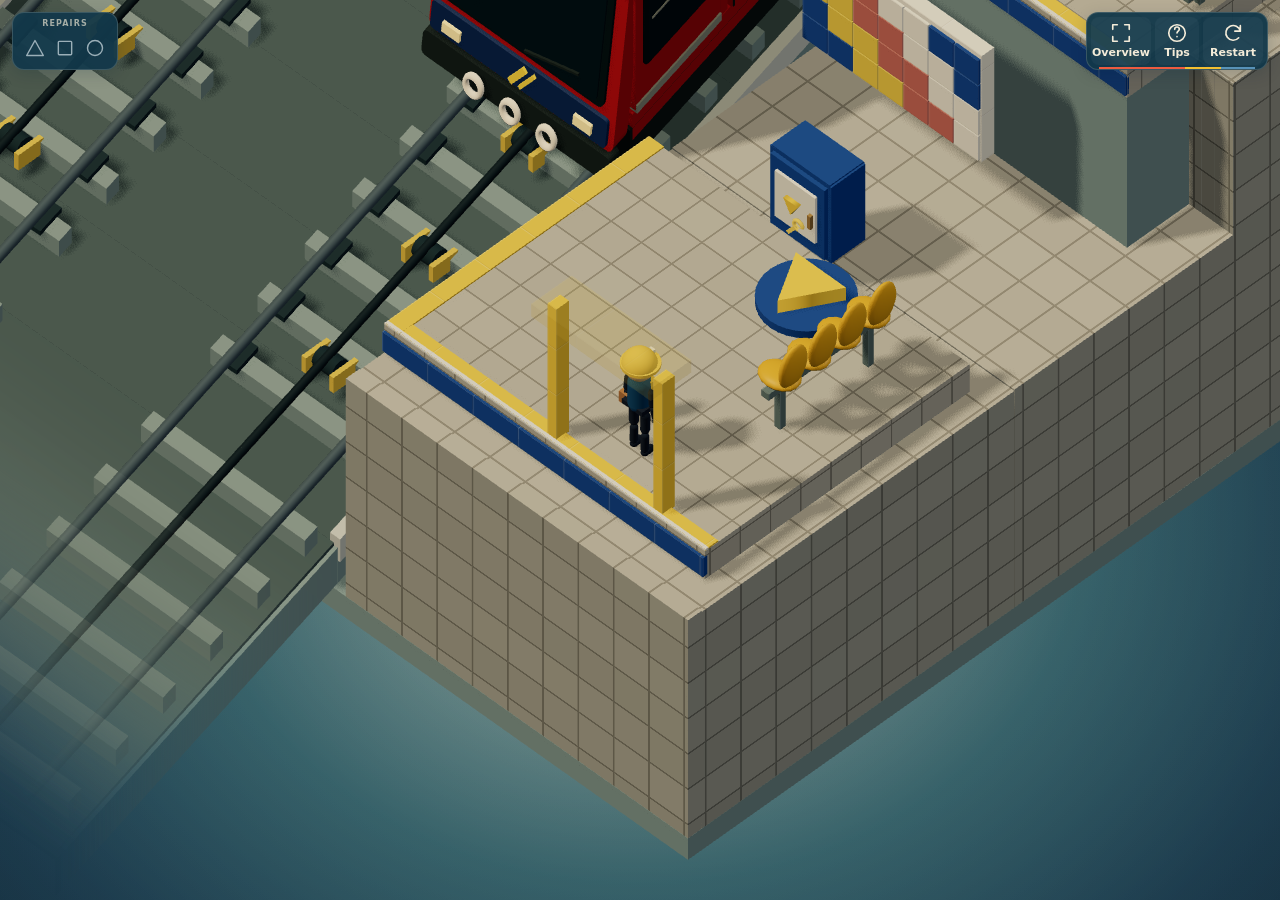
==== commit 8fa797bf: "Teach the opening repairs and cart controls through contextual gameplay guidance" ====
--- a/mobile-prototype.html
+++ b/mobile-prototype.html
@@ -26,7 +26,7 @@
   </style>
   <link rel="stylesheet" href="./game-layout.css?icon-intro=1">
   <script type="importmap">{"imports":{"three":"./vendor/three.module.js"}}</script>
-<link rel="stylesheet" href="./mobile-prototype.css?station-hud=1">
+<link rel="stylesheet" href="./mobile-prototype.css?guided-play=1">
 </head>
 <body data-chapter="2">
   <canvas id="scene" aria-label="Mobile station level. Tap floors to explore, repair cabinets, turn the upper left wheel, and swipe up or down inside a cart or use cabin controls. Overview shows the station. Restart repeats the journey."></canvas>
@@ -41,11 +41,11 @@
       <svg class="focus-icon" viewBox="0 0 24 24" aria-hidden="true"><path d="M3 8h5V3m13 5h-5V3M8 21v-5H3m13 5v-5h5"/></svg>
       <span class="overview-icon">Overview</span><span class="focus-icon">Back</span>
     </button>
-    <button id="help">Hint</button>
+    <button id="help" aria-label="Gameplay tips" aria-pressed="false" title="Gameplay tips"><svg viewBox="0 0 24 24" aria-hidden="true"><circle cx="12" cy="12" r="9"/><path d="M9.5 8a2.5 2.5 0 0 1 5 0c0 2-2.5 2-2.5 4m0 4h.01"/></svg><span>Tips</span></button>
     <button id="restart" aria-label="Restart" title="Restart (R)"><svg viewBox="0 0 24 24" aria-hidden="true"><path d="M20 10a8 8 0 1 0-1.8 7.2M20 4v6h-6"/></svg><span>Restart</span></button>
   </div>
   <p id="status" role="status" aria-live="polite"></p>
   <div id="win" hidden role="dialog" aria-modal="true" aria-labelledby="win-title"><section class="station-dialog"><span class="dialog-brand">Carmelit / Line restored</span><h1 id="win-title">Level complete.</h1><p>Power restored. The line is running again.</p><button id="again">Play again</button><a class="level-link" href="./index.html">Return to station</a></section></div>
-<script type="module" src="./mobile-prototype.js?station-hud=1"></script>
+<script type="module" src="./mobile-prototype.js?guided-play=1"></script>
 </body>
 </html>
--- a/mobile-prototype.css
+++ b/mobile-prototype.css
@@ -10,7 +10,7 @@
  content: ''; position: absolute; bottom: 0; left: 12px; right: 12px; height: 2px; pointer-events: none;
  background: linear-gradient(to right, #ed5b40 0 55%, var(--station-yellow) 55% 78%, #5792b8 78%);
 }
-#controls #overview, #controls #restart {
+#controls #overview, #controls #restart, #controls #help {
  display: flex; flex-direction: column; align-items: center; justify-content: center; gap: 3px;
  flex: 0 0 60px; width: 60px; height: 48px; min-height: 48px; padding: 4px; margin: 0;
  border: 1px solid transparent; border-radius: 8px; background: #ffffff09; color: var(--station-cream);
@@ -23,7 +23,8 @@
 #overview[aria-pressed="true"] .focus-icon { display: block; }
 #controls button:focus-visible { outline: none; border-color: var(--station-yellow); box-shadow: inset 0 0 0 1px var(--station-yellow); }
 #controls button:active { background: #ffffff26; }
-#controls #help { display: none; }
+#controls #help { flex-basis: 44px; width: 44px; }
+#controls #help[aria-pressed="true"] { color: var(--station-yellow); }
 #repair-progress {
  position: fixed; z-index: 3; top: max(12px, env(safe-area-inset-top)); left: max(12px, env(safe-area-inset-left));
  display: flex; align-items: center; gap: 10px; height: 58px; padding: 22px 12px 8px; box-sizing: border-box;
@@ -41,3 +42,27 @@
  #controls #restart:hover { background: #ed5b4024; }
 }
 @media (prefers-reduced-motion: reduce) { #controls button, #repair-progress svg { transition: none; } }
+
+/* Short, nonblocking lessons point at the actual objects in the station. */
+#tutorial-coach { position: fixed; z-index: 4; left: max(16px, env(safe-area-inset-left)); bottom: max(78px, calc(env(safe-area-inset-bottom) + 66px)); width: min(340px, calc(100% - 32px)); box-sizing: border-box; display: flex; gap: 12px; padding: 16px 44px 16px 16px; border: 1px solid #f3bf314d; border-radius: 12px; background: #12384af5; box-shadow: 0 8px 28px #071e3233; color: var(--station-cream); pointer-events: none; opacity: 0; visibility: hidden; transform: translateY(6px); transition: opacity .18s, transform .18s, visibility 0s .18s; }
+#tutorial-coach[data-visible="true"] { opacity: 1; visibility: visible; transform: translateY(0); transition-delay: 0s; }
+#tutorial-coach[data-dock="top"] { top: max(84px, calc(env(safe-area-inset-top) + 78px)); bottom: auto; }
+.tutorial-symbol { flex: 0 0 28px; color: var(--station-yellow); }
+.tutorial-symbol svg { display: block; width: 28px; height: 28px; fill: none; stroke: currentColor; stroke-width: 1.6; stroke-linecap: round; stroke-linejoin: round; }
+.tutorial-copy { min-width: 0; }
+.tutorial-copy strong { font: 650 14px/1.3 system-ui, sans-serif; }
+.tutorial-copy p { margin: 5px 0 0; font: 400 14px/1.45 system-ui, sans-serif; }
+.tutorial-copy small { display: block; margin-top: 6px; color: #bdcdd2; font: 400 12px/1.4 system-ui, sans-serif; }
+.tutorial-copy small[hidden] { display: none; }
+#tutorial-coach .tutorial-dismiss { position: absolute; top: 0; right: 0; width: 44px; height: 44px; padding: 0; border: 0; border-radius: 10px; color: #bdcdd2; background: transparent; font: 400 24px system-ui, sans-serif; pointer-events: auto; backdrop-filter: none; }
+#tutorial-coach[data-visible="false"] .tutorial-dismiss { pointer-events: none; }
+#tutorial-coach .tutorial-dismiss:focus-visible { outline: 2px solid var(--station-yellow); outline-offset: -5px; }
+#tutorial-beacon { position: fixed; z-index: 3; top: 0; left: 0; width: 0; height: 0; pointer-events: none; }
+#tutorial-beacon::before { content: ''; position: absolute; left: -24px; top: -24px; width: 48px; height: 48px; box-sizing: border-box; border: 2px solid #ffdc83; border-radius: 50%; box-shadow: 0 0 0 5px #12384a33; animation: tutorial-ring 1.8s ease-out infinite; }
+#tutorial-beacon svg { position: absolute; left: 14px; top: 14px; width: 26px; height: 26px; padding: 5px; border-radius: 50%; background: #12384aee; color: #ffdc83; fill: none; stroke: currentColor; stroke-width: 1.8; stroke-linecap: round; stroke-linejoin: round; }
+#tutorial-beacon[data-gesture="swipe"]::before { width: 40px; height: 76px; left: -20px; top: -38px; border-radius: 24px; animation: tutorial-swipe 1.8s ease-in-out infinite; }
+#tutorial-beacon[data-gesture="turn"]::before { border-right-color: transparent; animation: tutorial-turn 2.4s linear infinite; }
+@keyframes tutorial-ring { 0%,100% { opacity: .7; scale: 1; } 60% { opacity: .25; scale: 1.18; } }
+@keyframes tutorial-swipe { 0%,100% { opacity: .65; translate: 0 6px; } 55% { opacity: 1; translate: 0 -8px; } }
+@keyframes tutorial-turn { to { rotate: 360deg; } }
+@media (prefers-reduced-motion: reduce) { #tutorial-coach { transition: none; transform: none; } #tutorial-beacon::before { animation: none; } }
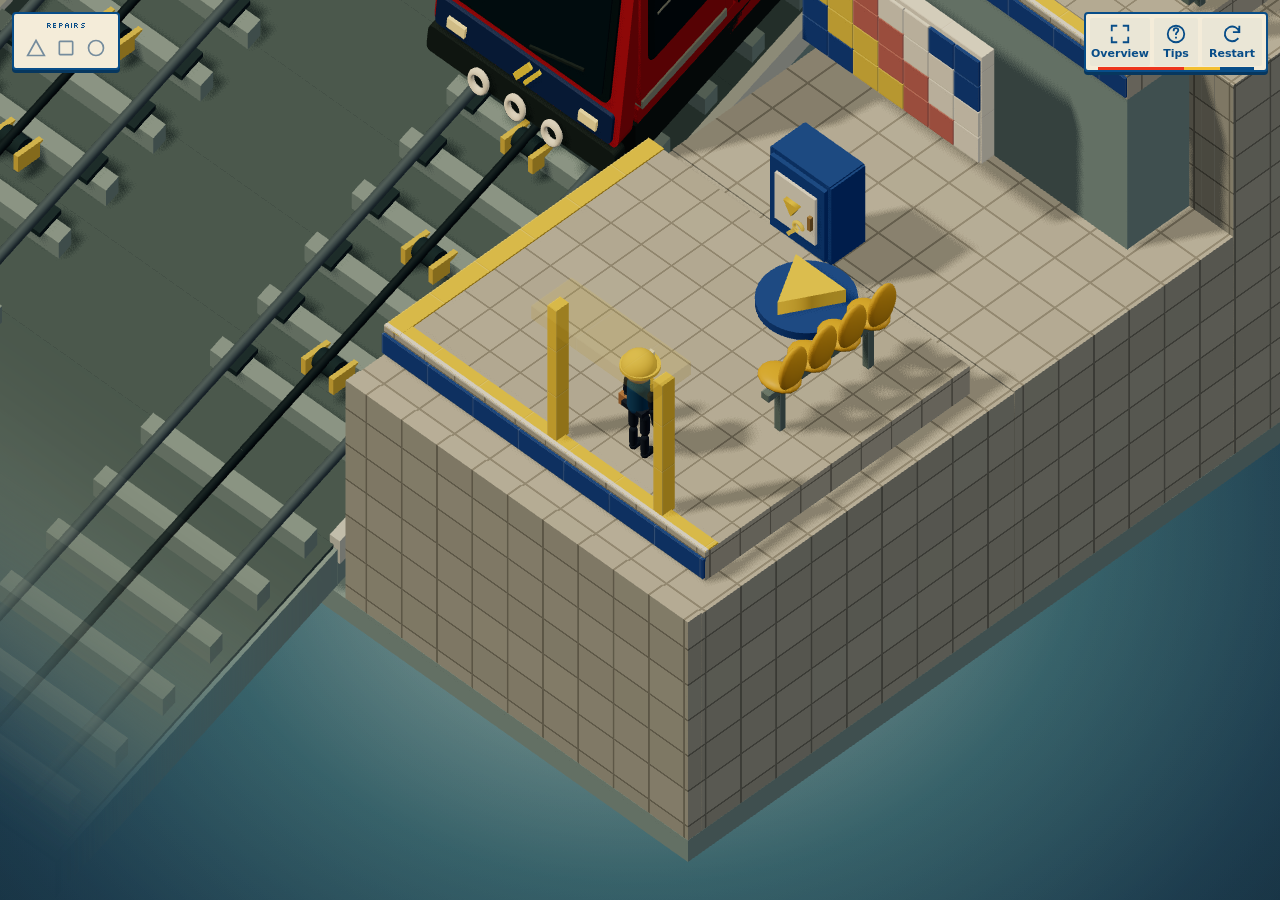
==== commit 6eef1c8e: "Limit guidance to opening controls and refresh the retro station panels" ====
--- a/mobile-prototype.html
+++ b/mobile-prototype.html
@@ -26,7 +26,7 @@
   </style>
   <link rel="stylesheet" href="./game-layout.css?icon-intro=1">
   <script type="importmap">{"imports":{"three":"./vendor/three.module.js"}}</script>
-<link rel="stylesheet" href="./mobile-prototype.css?guided-play=1">
+<link rel="stylesheet" href="./mobile-prototype.css?focused-tips=1">
 </head>
 <body data-chapter="2">
   <canvas id="scene" aria-label="Mobile station level. Tap floors to explore, repair cabinets, turn the upper left wheel, and swipe up or down inside a cart or use cabin controls. Overview shows the station. Restart repeats the journey."></canvas>
@@ -46,6 +46,6 @@
   </div>
   <p id="status" role="status" aria-live="polite"></p>
   <div id="win" hidden role="dialog" aria-modal="true" aria-labelledby="win-title"><section class="station-dialog"><span class="dialog-brand">Carmelit / Line restored</span><h1 id="win-title">Level complete.</h1><p>Power restored. The line is running again.</p><button id="again">Play again</button><a class="level-link" href="./index.html">Return to station</a></section></div>
-<script type="module" src="./mobile-prototype.js?guided-play=1"></script>
+<script type="module" src="./mobile-prototype.js?focused-tips=1"></script>
 </body>
 </html>
--- a/mobile-prototype.css
+++ b/mobile-prototype.css
@@ -1,40 +1,40 @@
 body { font-family: system-ui, sans-serif; }
-/* Contemporary station controls, with restrained Carmelit colour accents. */
+/* Clear station controls with cartridge-era Carmelit frames and colours. */
 body[data-chapter] #controls {
  z-index: 3; top: max(12px, env(safe-area-inset-top)); right: max(12px, env(safe-area-inset-right));
- padding: 4px; gap: 4px; border: 1px solid #f4ecd92b; border-radius: 12px;
- background: #12384aF2; backdrop-filter: none; box-shadow: 0 4px 16px #071e322b;
+ padding: 4px; gap: 4px; border: 2px solid var(--station-blue); border-radius: 4px;
+ background: var(--station-cream); backdrop-filter: none; box-shadow: 0 3px 0 var(--station-ink);
  overflow: hidden;
 }
 #controls::after {
- content: ''; position: absolute; bottom: 0; left: 12px; right: 12px; height: 2px; pointer-events: none;
- background: linear-gradient(to right, #ed5b40 0 55%, var(--station-yellow) 55% 78%, #5792b8 78%);
+ content: ''; position: absolute; bottom: 0; left: 12px; right: 12px; height: 3px; pointer-events: none;
+ background: linear-gradient(to right, var(--station-red) 0 55%, var(--station-yellow) 55% 78%, var(--station-blue) 78%);
 }
 #controls #overview, #controls #restart, #controls #help {
  display: flex; flex-direction: column; align-items: center; justify-content: center; gap: 3px;
  flex: 0 0 60px; width: 60px; height: 48px; min-height: 48px; padding: 4px; margin: 0;
- border: 1px solid transparent; border-radius: 8px; background: #ffffff09; color: var(--station-cream);
+ border: 1px solid transparent; border-radius: 2px; background: #084d880a; color: var(--station-blue);
  box-shadow: none; clip-path: none; backdrop-filter: none; font: 600 11px/1.1 system-ui, sans-serif;
  transition: background-color .15s, color .15s;
 }
-#controls svg { width: 22px; height: 22px; fill: none; stroke: currentColor; stroke-width: 1.8; stroke-linecap: round; stroke-linejoin: round; pointer-events: none; }
+#controls svg { width: 22px; height: 22px; fill: none; stroke: currentColor; stroke-width: 2; stroke-linecap: square; stroke-linejoin: miter; pointer-events: none; }
 #controls #overview[aria-pressed="true"] { background: var(--station-yellow); color: var(--station-ink); }
 #overview .focus-icon, #overview[aria-pressed="true"] .overview-icon { display: none; }
 #overview[aria-pressed="true"] .focus-icon { display: block; }
 #controls button:focus-visible { outline: none; border-color: var(--station-yellow); box-shadow: inset 0 0 0 1px var(--station-yellow); }
-#controls button:active { background: #ffffff26; }
+#controls button:active { background: #084d8826; }
 #controls #help { flex-basis: 44px; width: 44px; }
-#controls #help[aria-pressed="true"] { color: var(--station-yellow); }
+#controls #help[aria-pressed="true"] { background: var(--station-yellow); color: var(--station-ink); }
 #repair-progress {
  position: fixed; z-index: 3; top: max(12px, env(safe-area-inset-top)); left: max(12px, env(safe-area-inset-left));
  display: flex; align-items: center; gap: 10px; height: 58px; padding: 22px 12px 8px; box-sizing: border-box;
- border: 1px solid #f4ecd92b; border-radius: 12px; background: #12384af2; box-shadow: 0 4px 16px #071e322b;
+ border: 2px solid var(--station-blue); border-radius: 4px; background: var(--station-cream); box-shadow: 0 3px 0 var(--station-ink);
  pointer-events: none;
 }
-#repair-progress::before { content: 'REPAIRS'; position: absolute; top: 7px; left: 0; right: 0; text-align: center; color: #f4ecd9a6; font: 600 8px/1 system-ui, sans-serif; letter-spacing: .14em; }
-#repair-progress span { display: grid; place-items: center; width: 20px; height: 22px; color: #9bafb8; }
-#repair-progress svg { width: 20px; height: 20px; fill: transparent; stroke: currentColor; stroke-width: 1.7; stroke-linejoin: round; transition: fill .3s, color .3s; }
-#repair-progress span.on { color: var(--station-yellow); }
+#repair-progress::before { content: 'REPAIRS'; position: absolute; top: 7px; left: 0; right: 0; text-align: center; color: var(--station-blue); font: 400 8px/1 Carmelit Pixel, monospace; letter-spacing: .04em; }
+#repair-progress span { display: grid; place-items: center; width: 20px; height: 22px; color: #758c9d; }
+#repair-progress svg { width: 20px; height: 20px; fill: transparent; stroke: currentColor; stroke-width: 2; stroke-linejoin: miter; transition: fill .3s, color .3s; }
+#repair-progress span.on { color: var(--station-blue); }
 #repair-progress span.on svg { fill: var(--station-yellow); }
 @media (hover: hover) {
  #controls #overview:hover { background: #f3bf3129; }
@@ -44,22 +44,20 @@
 @media (prefers-reduced-motion: reduce) { #controls button, #repair-progress svg { transition: none; } }
 
 /* Short, nonblocking lessons point at the actual objects in the station. */
-#tutorial-coach { position: fixed; z-index: 4; left: max(16px, env(safe-area-inset-left)); bottom: max(78px, calc(env(safe-area-inset-bottom) + 66px)); width: min(340px, calc(100% - 32px)); box-sizing: border-box; display: flex; gap: 12px; padding: 16px 44px 16px 16px; border: 1px solid #f3bf314d; border-radius: 12px; background: #12384af5; box-shadow: 0 8px 28px #071e3233; color: var(--station-cream); pointer-events: none; opacity: 0; visibility: hidden; transform: translateY(6px); transition: opacity .18s, transform .18s, visibility 0s .18s; }
+#tutorial-coach { position: fixed; z-index: 4; left: max(16px, env(safe-area-inset-left)); bottom: max(78px, calc(env(safe-area-inset-bottom) + 66px)); width: min(340px, calc(100% - 32px)); box-sizing: border-box; display: flex; align-items: flex-start; gap: 12px; padding: 19px 16px 16px; border: 2px solid var(--station-blue); border-radius: 4px; background: var(--station-cream); box-shadow: inset 0 0 0 2px #fff9e7, 0 4px 0 var(--station-ink), 0 8px 24px #071e3233; color: var(--station-ink); pointer-events: none; opacity: 0; visibility: hidden; transform: translateY(6px); transition: opacity .18s, transform .18s, visibility 0s .18s; }
+#tutorial-coach::before { content: ''; position: absolute; left: 0; right: 0; top: 0; height: 4px; background: linear-gradient(to right, var(--station-red) 0 60%, var(--station-yellow) 60% 80%, var(--station-blue) 80%); }
 #tutorial-coach[data-visible="true"] { opacity: 1; visibility: visible; transform: translateY(0); transition-delay: 0s; }
 #tutorial-coach[data-dock="top"] { top: max(84px, calc(env(safe-area-inset-top) + 78px)); bottom: auto; }
-.tutorial-symbol { flex: 0 0 28px; color: var(--station-yellow); }
-.tutorial-symbol svg { display: block; width: 28px; height: 28px; fill: none; stroke: currentColor; stroke-width: 1.6; stroke-linecap: round; stroke-linejoin: round; }
+.tutorial-symbol { flex: 0 0 36px; display: grid; place-items: center; height: 36px; color: var(--station-blue); background: var(--station-yellow); border: 2px solid var(--station-blue); border-radius: 2px; box-shadow: 0 2px 0 var(--station-ink); }
+.tutorial-symbol svg { display: block; width: 26px; height: 26px; fill: none; stroke: currentColor; stroke-width: 1.8; stroke-linecap: square; stroke-linejoin: miter; }
 .tutorial-copy { min-width: 0; }
-.tutorial-copy strong { font: 650 14px/1.3 system-ui, sans-serif; }
-.tutorial-copy p { margin: 5px 0 0; font: 400 14px/1.45 system-ui, sans-serif; }
-.tutorial-copy small { display: block; margin-top: 6px; color: #bdcdd2; font: 400 12px/1.4 system-ui, sans-serif; }
+.tutorial-copy strong { display: block; color: var(--station-blue); font: 400 13px/1.4 Carmelit Pixel, monospace; }
+.tutorial-copy p { margin: 6px 0 0; font: 500 14px/1.45 system-ui, sans-serif; }
+.tutorial-copy small { display: block; margin-top: 6px; color: #496274; font: 400 12px/1.4 system-ui, sans-serif; }
 .tutorial-copy small[hidden] { display: none; }
-#tutorial-coach .tutorial-dismiss { position: absolute; top: 0; right: 0; width: 44px; height: 44px; padding: 0; border: 0; border-radius: 10px; color: #bdcdd2; background: transparent; font: 400 24px system-ui, sans-serif; pointer-events: auto; backdrop-filter: none; }
-#tutorial-coach[data-visible="false"] .tutorial-dismiss { pointer-events: none; }
-#tutorial-coach .tutorial-dismiss:focus-visible { outline: 2px solid var(--station-yellow); outline-offset: -5px; }
 #tutorial-beacon { position: fixed; z-index: 3; top: 0; left: 0; width: 0; height: 0; pointer-events: none; }
 #tutorial-beacon::before { content: ''; position: absolute; left: -24px; top: -24px; width: 48px; height: 48px; box-sizing: border-box; border: 2px solid #ffdc83; border-radius: 50%; box-shadow: 0 0 0 5px #12384a33; animation: tutorial-ring 1.8s ease-out infinite; }
-#tutorial-beacon svg { position: absolute; left: 14px; top: 14px; width: 26px; height: 26px; padding: 5px; border-radius: 50%; background: #12384aee; color: #ffdc83; fill: none; stroke: currentColor; stroke-width: 1.8; stroke-linecap: round; stroke-linejoin: round; }
+#tutorial-beacon svg { position: absolute; left: 14px; top: 14px; width: 26px; height: 26px; padding: 5px; border: 2px solid var(--station-blue); border-radius: 3px; background: var(--station-yellow); color: var(--station-blue); box-shadow: 0 2px 0 var(--station-ink); fill: none; stroke: currentColor; stroke-width: 1.8; stroke-linecap: round; stroke-linejoin: round; }
 #tutorial-beacon[data-gesture="swipe"]::before { width: 40px; height: 76px; left: -20px; top: -38px; border-radius: 24px; animation: tutorial-swipe 1.8s ease-in-out infinite; }
 #tutorial-beacon[data-gesture="turn"]::before { border-right-color: transparent; animation: tutorial-turn 2.4s linear infinite; }
 @keyframes tutorial-ring { 0%,100% { opacity: .7; scale: 1; } 60% { opacity: .25; scale: 1.18; } }
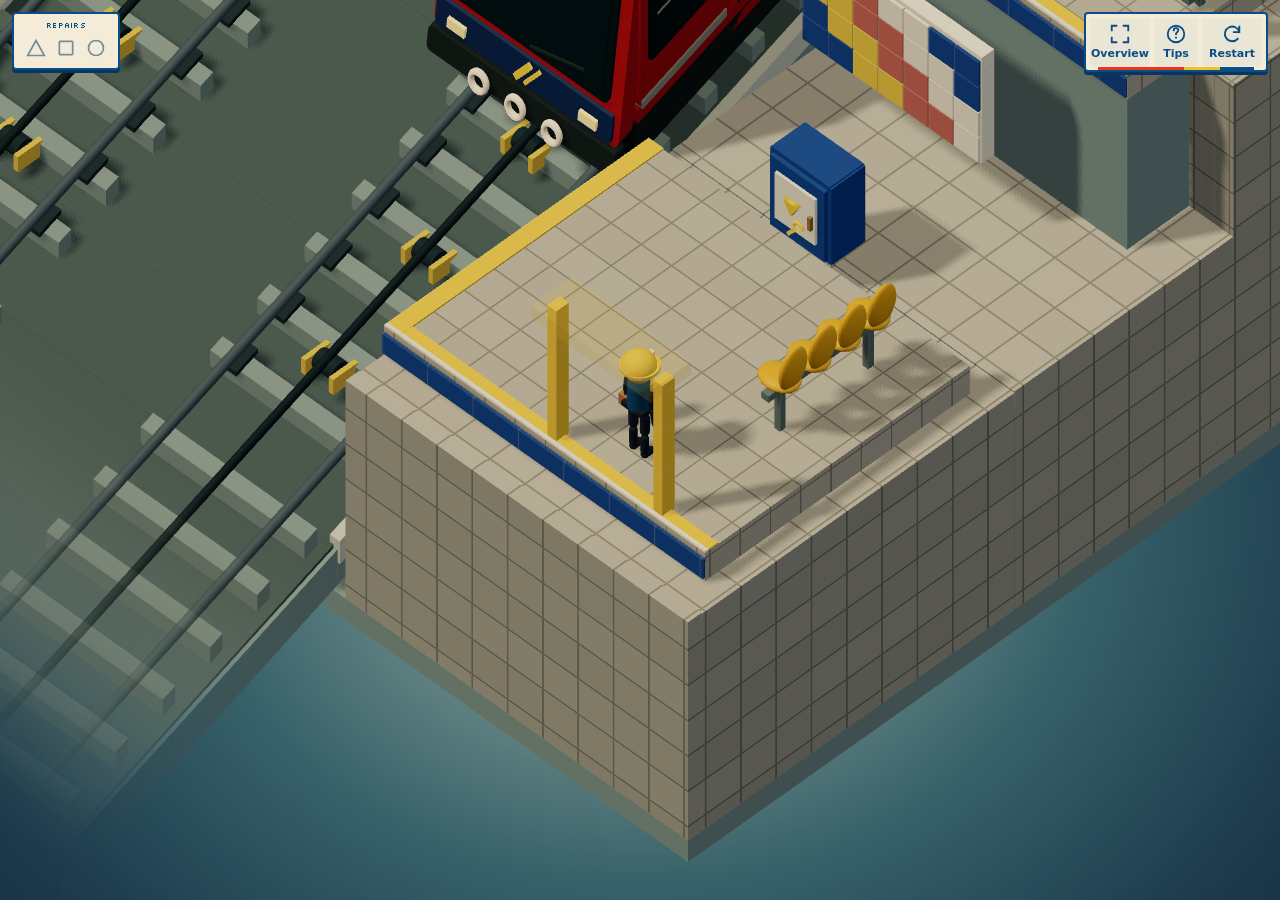
==== commit f4176a60: "Use one cabinet cue and remove duplicate floor and floating markers" ====
--- a/mobile-prototype.html
+++ b/mobile-prototype.html
@@ -26,7 +26,7 @@
   </style>
   <link rel="stylesheet" href="./game-layout.css?icon-intro=1">
   <script type="importmap">{"imports":{"three":"./vendor/three.module.js"}}</script>
-<link rel="stylesheet" href="./mobile-prototype.css?focused-tips=1">
+<link rel="stylesheet" href="./mobile-prototype.css?single-indicator=1">
 </head>
 <body data-chapter="2">
   <canvas id="scene" aria-label="Mobile station level. Tap floors to explore, repair cabinets, turn the upper left wheel, and swipe up or down inside a cart or use cabin controls. Overview shows the station. Restart repeats the journey."></canvas>
@@ -46,6 +46,6 @@
   </div>
   <p id="status" role="status" aria-live="polite"></p>
   <div id="win" hidden role="dialog" aria-modal="true" aria-labelledby="win-title"><section class="station-dialog"><span class="dialog-brand">Carmelit / Line restored</span><h1 id="win-title">Level complete.</h1><p>Power restored. The line is running again.</p><button id="again">Play again</button><a class="level-link" href="./index.html">Return to station</a></section></div>
-<script type="module" src="./mobile-prototype.js?focused-tips=1"></script>
+<script type="module" src="./mobile-prototype.js?single-indicator=1"></script>
 </body>
 </html>
--- a/mobile-prototype.css
+++ b/mobile-prototype.css
@@ -57,7 +57,6 @@
 .tutorial-copy small[hidden] { display: none; }
 #tutorial-beacon { position: fixed; z-index: 3; top: 0; left: 0; width: 0; height: 0; pointer-events: none; }
 #tutorial-beacon::before { content: ''; position: absolute; left: -24px; top: -24px; width: 48px; height: 48px; box-sizing: border-box; border: 2px solid #ffdc83; border-radius: 50%; box-shadow: 0 0 0 5px #12384a33; animation: tutorial-ring 1.8s ease-out infinite; }
-#tutorial-beacon svg { position: absolute; left: 14px; top: 14px; width: 26px; height: 26px; padding: 5px; border: 2px solid var(--station-blue); border-radius: 3px; background: var(--station-yellow); color: var(--station-blue); box-shadow: 0 2px 0 var(--station-ink); fill: none; stroke: currentColor; stroke-width: 1.8; stroke-linecap: round; stroke-linejoin: round; }
 #tutorial-beacon[data-gesture="swipe"]::before { width: 40px; height: 76px; left: -20px; top: -38px; border-radius: 24px; animation: tutorial-swipe 1.8s ease-in-out infinite; }
 #tutorial-beacon[data-gesture="turn"]::before { border-right-color: transparent; animation: tutorial-turn 2.4s linear infinite; }
 @keyframes tutorial-ring { 0%,100% { opacity: .7; scale: 1; } 60% { opacity: .25; scale: 1.18; } }
